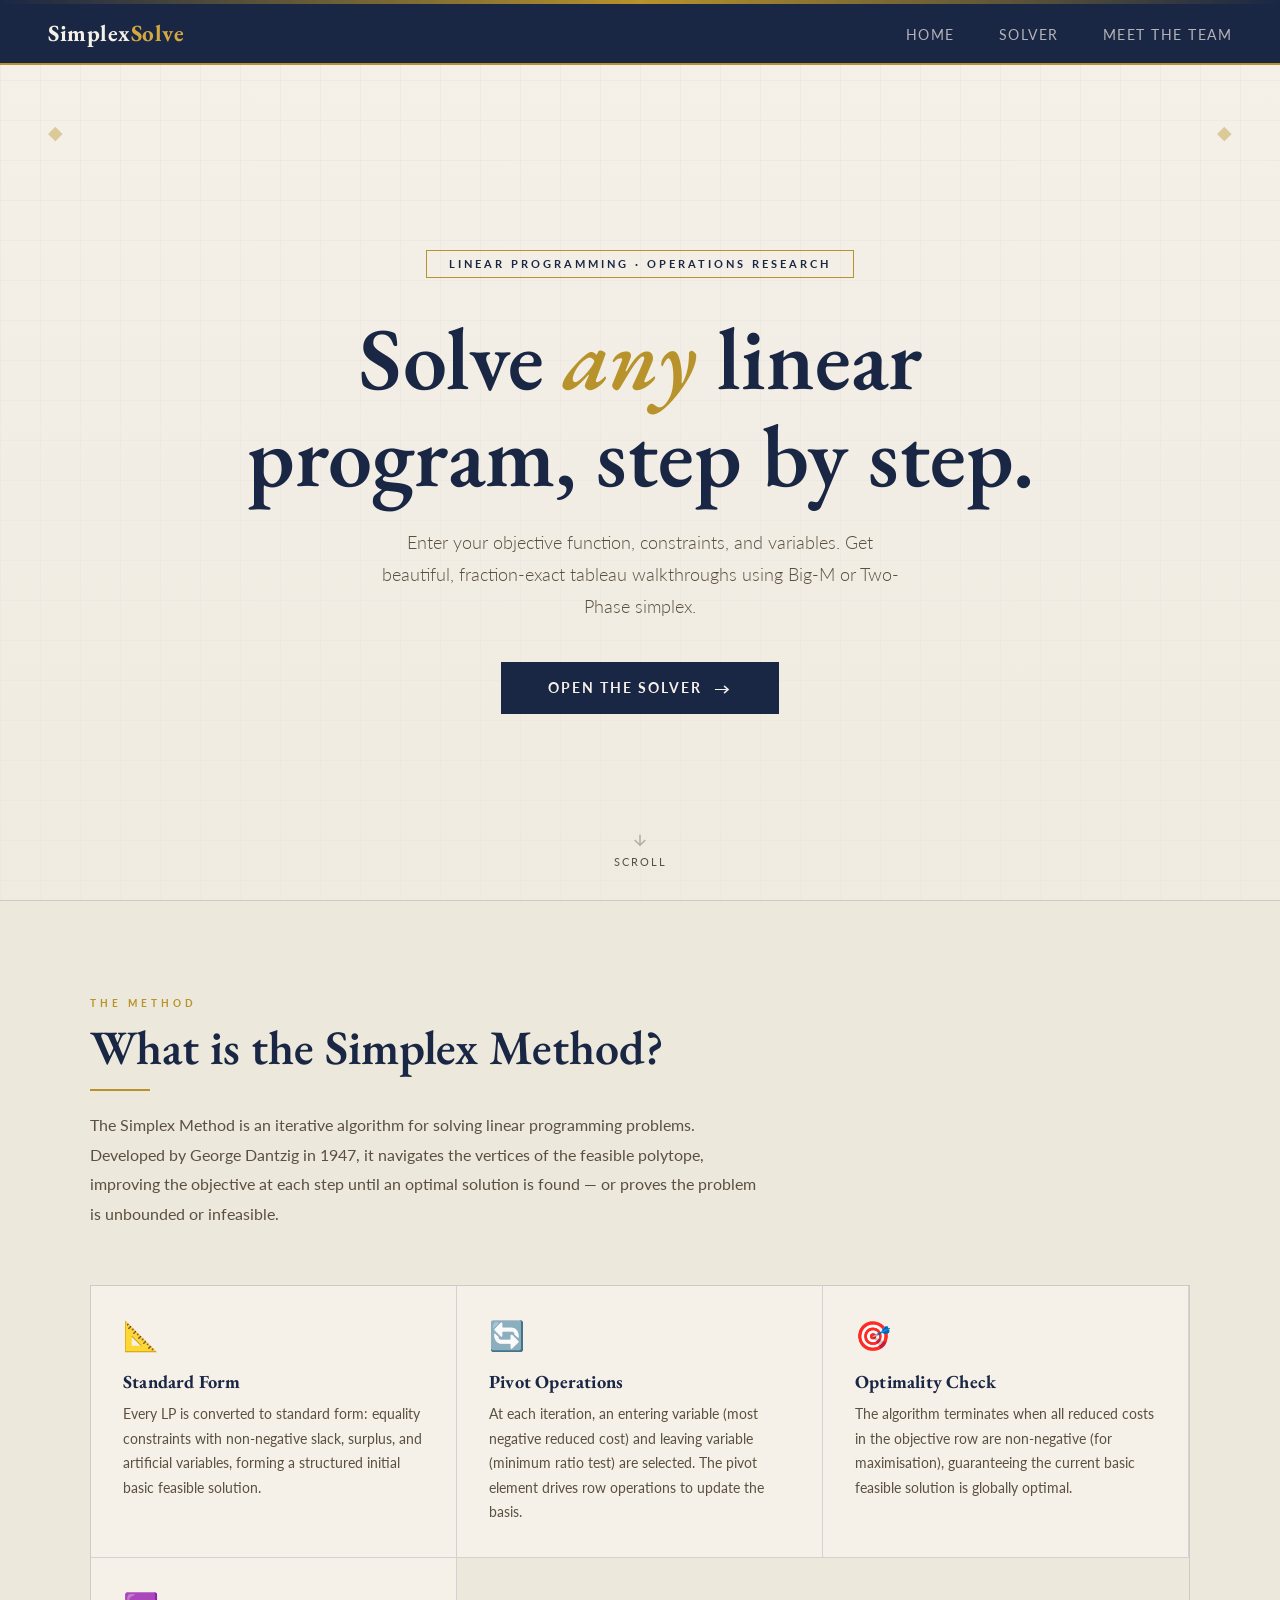
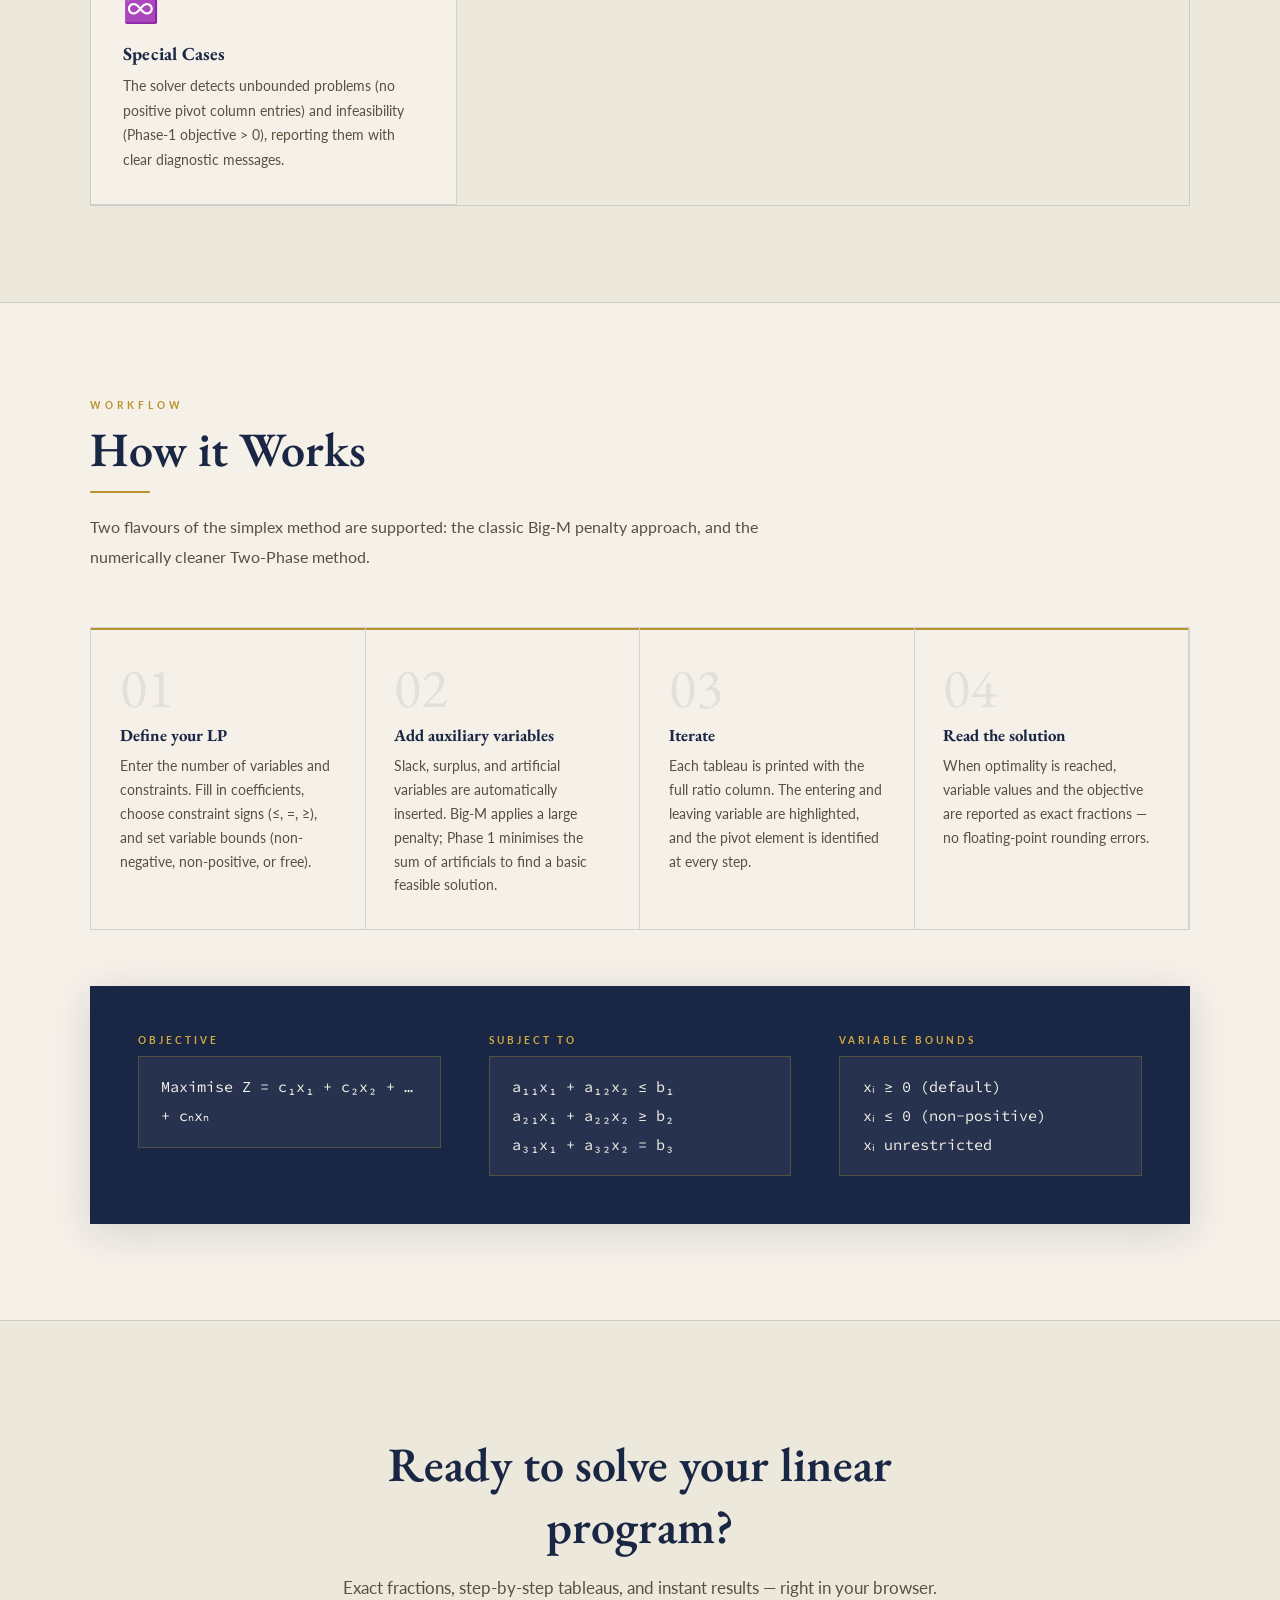
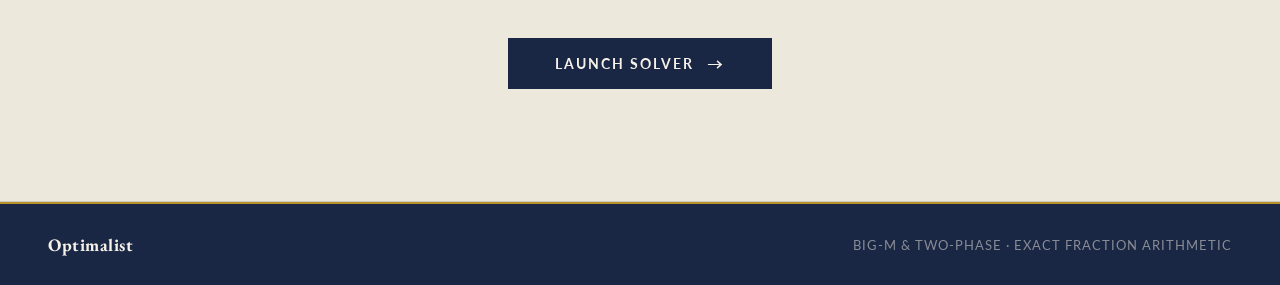
==== Index.html @ 470c79b4 "Add files via upload" ====
<!DOCTYPE html>
<html lang="en">
<head>
  <meta charset="UTF-8" />
  <meta name="viewport" content="width=device-width, initial-scale=1.0"/>
  <title>Optimalist — Linear Programming Solver</title>
  <link rel="preconnect" href="https://fonts.googleapis.com">
  <link href="https://fonts.googleapis.com/css2?family=EB+Garamond:ital,wght@0,400;0,500;0,600;0,700;1,400;1,600&family=Libre+Baskerville:ital,wght@0,400;0,700;1,400&family=Source+Code+Pro:wght@400;500&family=Lato:wght@300;400;700&display=swap" rel="stylesheet">
  <style>
    *, *::before, *::after { box-sizing: border-box; margin: 0; padding: 0; }

    :root {
      --cream: #f5f0e8;
      --parchment: #ede8dc;
      --dark-parchment: #ddd5c5;
      --navy: #1a2744;
      --navy-mid: #2c3e6b;
      --gold: #b8922a;
      --gold-light: #d4a840;
      --gold-pale: #f0e0b0;
      --text: #1c1c1c;
      --muted: #5a5040;
      --rule: rgba(26,39,68,0.15);
      --shadow: 0 2px 16px rgba(26,39,68,0.1);
      --shadow-lg: 0 8px 40px rgba(26,39,68,0.14);
    }

    html { scroll-behavior: smooth; }

    body {
      font-family: 'Lato', sans-serif;
      color: var(--text);
      min-height: 100vh;
      background-color: var(--cream);
      background-image:
        linear-gradient(rgba(26,39,68,0.03) 1px, transparent 1px),
        linear-gradient(90deg, rgba(26,39,68,0.03) 1px, transparent 1px);
      background-size: 40px 40px;
      position: relative;
      overflow-x: hidden;
    }

    /* No blobs — keep for HTML structure compatibility */
    .blob { display: none; }

    /* Decorative top rule */
    body::before {
      content: '';
      position: fixed;
      top: 0; left: 0; right: 0;
      height: 4px;
      background: linear-gradient(90deg, var(--navy), var(--gold), var(--navy));
      z-index: 999;
    }

    /* NAV */
    nav {
      position: fixed; top: 4px; left: 0; right: 0; z-index: 100;
      display: flex; align-items: center; justify-content: space-between;
      padding: 0.9rem 3rem;
      background: var(--navy);
      border-bottom: 2px solid var(--gold);
    }

    .nav-logo {
      font-family: 'EB Garamond', serif;
      font-size: 1.45rem;
      font-weight: 700;
      color: var(--cream);
      letter-spacing: 0.5px;
    }
    .nav-logo span { color: var(--gold-light); }

    .nav-links a {
      text-decoration: none;
      color: rgba(245,240,232,0.7);
      font-size: 0.85rem;
      font-weight: 400;
      letter-spacing: 1.5px;
      text-transform: uppercase;
      margin-left: 2.5rem;
      transition: color 0.2s;
    }
    .nav-links a:hover { color: var(--gold-light); }

    /* HERO */
    .hero {
      position: relative; z-index: 1;
      min-height: 100vh;
      display: flex; flex-direction: column;
      align-items: center; justify-content: center;
      text-align: center;
      padding: 8rem 2rem 4rem;
      background: linear-gradient(180deg, rgba(245,240,232,0) 0%, rgba(237,232,220,0.6) 100%);
    }

    /* Decorative corner elements */
    .hero::before, .hero::after {
      content: '◆';
      position: absolute;
      font-size: 1.2rem;
      color: var(--gold);
      opacity: 0.4;
    }
    .hero::before { top: 120px; left: 3rem; }
    .hero::after  { top: 120px; right: 3rem; }

    .hero-tag {
      display: inline-block;
      background: transparent;
      border: 1px solid var(--gold);
      color: var(--navy);
      font-size: 0.7rem;
      font-weight: 700;
      letter-spacing: 3px;
      text-transform: uppercase;
      padding: 0.4rem 1.4rem;
      margin-bottom: 2rem;
      font-family: 'Lato', sans-serif;
    }

    .hero h1 {
      font-family: 'EB Garamond', serif;
      font-size: clamp(3rem, 8vw, 5.5rem);
      font-weight: 600;
      line-height: 1.1;
      color: var(--navy);
      max-width: 800px;
      margin-bottom: 1.5rem;
    }

    .hero h1 em {
      font-style: italic;
      color: var(--gold);
      position: relative;
    }

    .hero p {
      font-size: 1.1rem;
      color: var(--muted);
      max-width: 520px;
      line-height: 1.8;
      margin-bottom: 2.5rem;
      font-weight: 300;
      font-family: 'Lato', sans-serif;
    }

    .btn-primary {
      display: inline-flex;
      align-items: center;
      gap: 0.8rem;
      background: var(--navy);
      color: var(--cream);
      text-decoration: none;
      font-size: 0.85rem;
      font-weight: 700;
      letter-spacing: 2px;
      text-transform: uppercase;
      padding: 0.9rem 2.8rem;
      border: 2px solid var(--navy);
      transition: background 0.2s ease, color 0.2s ease, border-color 0.2s;
      position: relative;
    }
    .btn-primary:hover {
      background: var(--gold);
      border-color: var(--gold);
      color: var(--navy);
    }

    .btn-arrow { font-size: 1rem; transition: transform 0.2s; }
    .btn-primary:hover .btn-arrow { transform: translateX(4px); }

    /* SCROLL INDICATOR */
    .scroll-hint {
      position: absolute; bottom: 2rem;
      display: flex; flex-direction: column; align-items: center;
      gap: 0.4rem;
      color: var(--muted); font-size: 0.7rem; letter-spacing: 2px;
      animation: bounce 2s ease-in-out infinite;
      text-transform: uppercase;
    }
    .scroll-hint svg { opacity: 0.4; }
    @keyframes bounce { 0%,100%{transform:translateY(0)} 50%{transform:translateY(6px)} }

    /* SECTION WRAPPER */
    section { position: relative; z-index: 1; }

    /* WHAT IS SIMPLEX */
    .section-edu {
      padding: 6rem 2rem;
      background: var(--parchment);
      border-top: 1px solid var(--rule);
      border-bottom: 1px solid var(--rule);
    }
    .section-inner {
      max-width: 1100px;
      margin: 0 auto;
    }
    .section-label {
      font-size: 0.65rem;
      letter-spacing: 4px;
      text-transform: uppercase;
      color: var(--gold);
      font-weight: 700;
      margin-bottom: 0.6rem;
      font-family: 'Lato', sans-serif;
    }
    .section-title {
      font-family: 'EB Garamond', serif;
      font-size: clamp(2rem, 5vw, 3rem);
      font-weight: 600;
      color: var(--navy);
      margin-bottom: 0.6rem;
      line-height: 1.2;
    }
    /* Decorative rule under section titles */
    .section-title::after {
      content: '';
      display: block;
      width: 60px;
      height: 2px;
      background: var(--gold);
      margin-top: 0.8rem;
      margin-bottom: 1.2rem;
    }
    .section-desc {
      color: var(--muted);
      font-size: 1rem;
      line-height: 1.85;
      max-width: 680px;
      margin-bottom: 3.5rem;
      font-weight: 400;
    }

    /* ACADEMIC CARDS */
    .cards-grid {
      display: grid;
      grid-template-columns: repeat(auto-fit, minmax(280px, 1fr));
      gap: 0;
      border: 1px solid var(--rule);
    }

    .glass-card {
      background: var(--cream);
      border: none;
      border-right: 1px solid var(--rule);
      border-bottom: 1px solid var(--rule);
      border-radius: 0;
      padding: 2rem;
      box-shadow: none;
      transition: background 0.25s ease;
      position: relative;
    }
    .glass-card:hover {
      background: var(--gold-pale);
      transform: none;
      box-shadow: none;
    }
    .glass-card::before {
      content: '';
      position: absolute;
      top: 0; left: 0;
      width: 3px; height: 100%;
      background: var(--gold);
      opacity: 0;
      transition: opacity 0.25s;
    }
    .glass-card:hover::before { opacity: 1; }

    .card-icon {
      font-size: 1.8rem;
      margin-bottom: 1rem;
      display: block;
    }
    .card-title {
      font-family: 'EB Garamond', serif;
      font-size: 1.15rem;
      font-weight: 700;
      color: var(--navy);
      margin-bottom: 0.6rem;
      letter-spacing: 0.2px;
    }
    .card-text {
      font-size: 0.9rem;
      color: var(--muted);
      line-height: 1.7;
    }

    /* HOW IT WORKS */
    .section-how {
      padding: 6rem 2rem;
      background: var(--cream);
    }
    .steps-list {
      display: grid;
      grid-template-columns: repeat(auto-fit, minmax(220px, 1fr));
      gap: 0;
      margin-top: 3rem;
      border: 1px solid var(--rule);
    }
    .step {
      background: transparent;
      border: none;
      border-right: 1px solid var(--rule);
      border-radius: 0;
      padding: 2rem 1.8rem;
      box-shadow: none;
      position: relative;
      overflow: hidden;
    }
    .step::before {
      content: '';
      position: absolute; top: 0; left: 0; right: 0; height: 2px;
      background: var(--gold);
    }
    .step-num {
      font-family: 'EB Garamond', serif;
      font-size: 3.5rem;
      font-weight: 400;
      color: rgba(26,39,68,0.08);
      line-height: 1;
      margin-bottom: 0.5rem;
    }
    .step-title {
      font-family: 'EB Garamond', serif;
      font-weight: 700;
      font-size: 1.05rem;
      color: var(--navy);
      margin-bottom: 0.5rem;
    }
    .step-text {
      font-size: 0.875rem;
      color: var(--muted);
      line-height: 1.7;
    }

    /* FORMULA DISPLAY */
    .formula-card {
      background: var(--navy);
      border: none;
      border-radius: 0;
      padding: 3rem;
      box-shadow: var(--shadow-lg);
      margin-top: 3.5rem;
      display: flex;
      align-items: flex-start;
      gap: 3rem;
      flex-wrap: wrap;
    }
    .formula-block { flex: 1; min-width: 200px; }
    .formula-label {
      font-size: 0.65rem;
      letter-spacing: 3px;
      text-transform: uppercase;
      color: var(--gold-light);
      margin-bottom: 0.6rem;
      font-weight: 700;
      font-family: 'Lato', sans-serif;
    }
    .formula-text {
      font-family: 'Source Code Pro', monospace;
      font-size: 0.95rem;
      color: var(--cream);
      background: rgba(255,255,255,0.05);
      border: 1px solid rgba(184,146,42,0.3);
      padding: 1rem 1.4rem;
      border-radius: 0;
      line-height: 1.9;
    }

    /* CTA BAND */
    .cta-band {
      padding: 7rem 2rem;
      text-align: center;
      background: var(--parchment);
      border-top: 1px solid var(--rule);
      border-bottom: 1px solid var(--rule);
    }
    .cta-inner {
      max-width: 660px;
      margin: 0 auto;
    }
    .cta-band h2 {
      font-family: 'EB Garamond', serif;
      font-size: clamp(2rem, 5vw, 3rem);
      font-weight: 600;
      color: var(--navy);
      margin-bottom: 1.2rem;
    }
    .cta-band p {
      color: var(--muted);
      font-size: 1.05rem;
      margin-bottom: 2.5rem;
      font-weight: 400;
    }

    /* FOOTER */
    footer {
      position: relative; z-index: 1;
      padding: 1.8rem 3rem;
      display: flex;
      align-items: center;
      justify-content: space-between;
      background: var(--navy);
      border-top: 2px solid var(--gold);
      font-size: 0.8rem;
      color: rgba(245,240,232,0.5);
      letter-spacing: 1px;
      text-transform: uppercase;
    }
    footer .footer-logo {
      font-family: 'EB Garamond', serif;
      font-weight: 700;
      font-size: 1.1rem;
      color: var(--cream);
      letter-spacing: 0.5px;
      text-transform: none;
    }

    /* ANIMATIONS */
    .fade-up {
      opacity: 0;
      transform: translateY(24px);
      transition: opacity 0.7s ease, transform 0.7s ease;
    }
    .fade-up.visible {
      opacity: 1;
      transform: translateY(0);
    }
  </style>
</head>
<body>

  <!-- Background blobs -->
  <div class="blob blob-1"></div>
  <div class="blob blob-2"></div>
  <div class="blob blob-3"></div>

  <!-- NAV -->
  <nav>
    <div class="nav-logo">Simplex<span>Solve</span></div>
    <div class="nav-links">
      <a href="index.html">Home</a>
      <a href="solver.html">Solver</a>
      <a href="solver.html#team">Meet the Team</a>
    </div>
  </nav>

  <!-- HERO -->
  <div class="hero">
    <div class="hero-tag">Linear Programming · Operations Research</div>
    <h1>Solve <em>any</em> linear<br>program, step by step.</h1>
    <p>Enter your objective function, constraints, and variables. Get beautiful, fraction-exact tableau walkthroughs using Big-M or Two-Phase simplex.</p>
    <a href="solver.html" class="btn-primary">
      Open the Solver <span class="btn-arrow">→</span>
    </a>
    <div class="scroll-hint">
      <svg width="18" height="18" viewBox="0 0 24 24" fill="none" stroke="currentColor" stroke-width="2"><path d="M12 5v14M5 12l7 7 7-7"/></svg>
      SCROLL
    </div>
  </div>

  <!-- WHAT IS SIMPLEX -->
  <section class="section-edu">
    <div class="section-inner">
      <div class="fade-up">
        <div class="section-label">The Method</div>
        <h2 class="section-title">What is the Simplex Method?</h2>
        <p class="section-desc">
          The Simplex Method is an iterative algorithm for solving linear programming problems. Developed by George Dantzig in 1947, it navigates the vertices of the feasible polytope, improving the objective at each step until an optimal solution is found — or proves the problem is unbounded or infeasible.
        </p>
      </div>
      <div class="cards-grid fade-up" style="transition-delay:0.15s">
        <div class="glass-card">
          <span class="card-icon">📐</span>
          <div class="card-title">Standard Form</div>
          <div class="card-text">Every LP is converted to standard form: equality constraints with non-negative slack, surplus, and artificial variables, forming a structured initial basic feasible solution.</div>
        </div>
        <div class="glass-card">
          <span class="card-icon">🔄</span>
          <div class="card-title">Pivot Operations</div>
          <div class="card-text">At each iteration, an entering variable (most negative reduced cost) and leaving variable (minimum ratio test) are selected. The pivot element drives row operations to update the basis.</div>
        </div>
        <div class="glass-card">
          <span class="card-icon">🎯</span>
          <div class="card-title">Optimality Check</div>
          <div class="card-text">The algorithm terminates when all reduced costs in the objective row are non-negative (for maximisation), guaranteeing the current basic feasible solution is globally optimal.</div>
        </div>
        <div class="glass-card">
          <span class="card-icon">♾️</span>
          <div class="card-title">Special Cases</div>
          <div class="card-text">The solver detects unbounded problems (no positive pivot column entries) and infeasibility (Phase-1 objective > 0), reporting them with clear diagnostic messages.</div>
        </div>
      </div>
    </div>
  </section>

  <!-- HOW IT WORKS -->
  <section class="section-how">
    <div class="section-inner">
      <div class="fade-up">
        <div class="section-label">Workflow</div>
        <h2 class="section-title">How it Works</h2>
        <p class="section-desc">Two flavours of the simplex method are supported: the classic Big-M penalty approach, and the numerically cleaner Two-Phase method.</p>
      </div>

      <div class="steps-list fade-up" style="transition-delay:0.1s">
        <div class="step">
          <div class="step-num">01</div>
          <div class="step-title">Define your LP</div>
          <div class="step-text">Enter the number of variables and constraints. Fill in coefficients, choose constraint signs (≤, =, ≥), and set variable bounds (non-negative, non-positive, or free).</div>
        </div>
        <div class="step">
          <div class="step-num">02</div>
          <div class="step-title">Add auxiliary variables</div>
          <div class="step-text">Slack, surplus, and artificial variables are automatically inserted. Big-M applies a large penalty; Phase 1 minimises the sum of artificials to find a basic feasible solution.</div>
        </div>
        <div class="step">
          <div class="step-num">03</div>
          <div class="step-title">Iterate</div>
          <div class="step-text">Each tableau is printed with the full ratio column. The entering and leaving variable are highlighted, and the pivot element is identified at every step.</div>
        </div>
        <div class="step">
          <div class="step-num">04</div>
          <div class="step-title">Read the solution</div>
          <div class="step-text">When optimality is reached, variable values and the objective are reported as exact fractions — no floating-point rounding errors.</div>
        </div>
      </div>

      <div class="formula-card fade-up" style="transition-delay:0.2s">
        <div class="formula-block">
          <div class="formula-label">Objective</div>
          <div class="formula-text">Maximise Z = c₁x₁ + c₂x₂ + … + cₙxₙ</div>
        </div>
        <div class="formula-block">
          <div class="formula-label">Subject to</div>
          <div class="formula-text">a₁₁x₁ + a₁₂x₂ ≤ b₁<br>a₂₁x₁ + a₂₂x₂ ≥ b₂<br>a₃₁x₁ + a₃₂x₂ = b₃</div>
        </div>
        <div class="formula-block">
          <div class="formula-label">Variable bounds</div>
          <div class="formula-text">xᵢ ≥ 0 (default)<br>xᵢ ≤ 0 (non-positive)<br>xᵢ unrestricted</div>
        </div>
      </div>
    </div>
  </section>

  <!-- CTA -->
  <section class="cta-band">
    <div class="cta-inner fade-up">
      <h2>Ready to solve your linear program?</h2>
      <p>Exact fractions, step-by-step tableaus, and instant results — right in your browser.</p>
      <a href="solver.html" class="btn-primary">
        Launch Solver <span class="btn-arrow">→</span>
      </a>
    </div>
  </section>

  <!-- FOOTER -->
  <footer>
    <div class="footer-logo">Optimalist</div>
    <div>Big-M &amp; Two-Phase · Exact Fraction Arithmetic</div>
  </footer>

  <script>
    // Intersection observer for fade-up
    const observer = new IntersectionObserver((entries) => {
      entries.forEach(e => { if (e.isIntersecting) { e.target.classList.add('visible'); } });
    }, { threshold: 0.12 });
    document.querySelectorAll('.fade-up').forEach(el => observer.observe(el));
  </script>
</body>
</html>
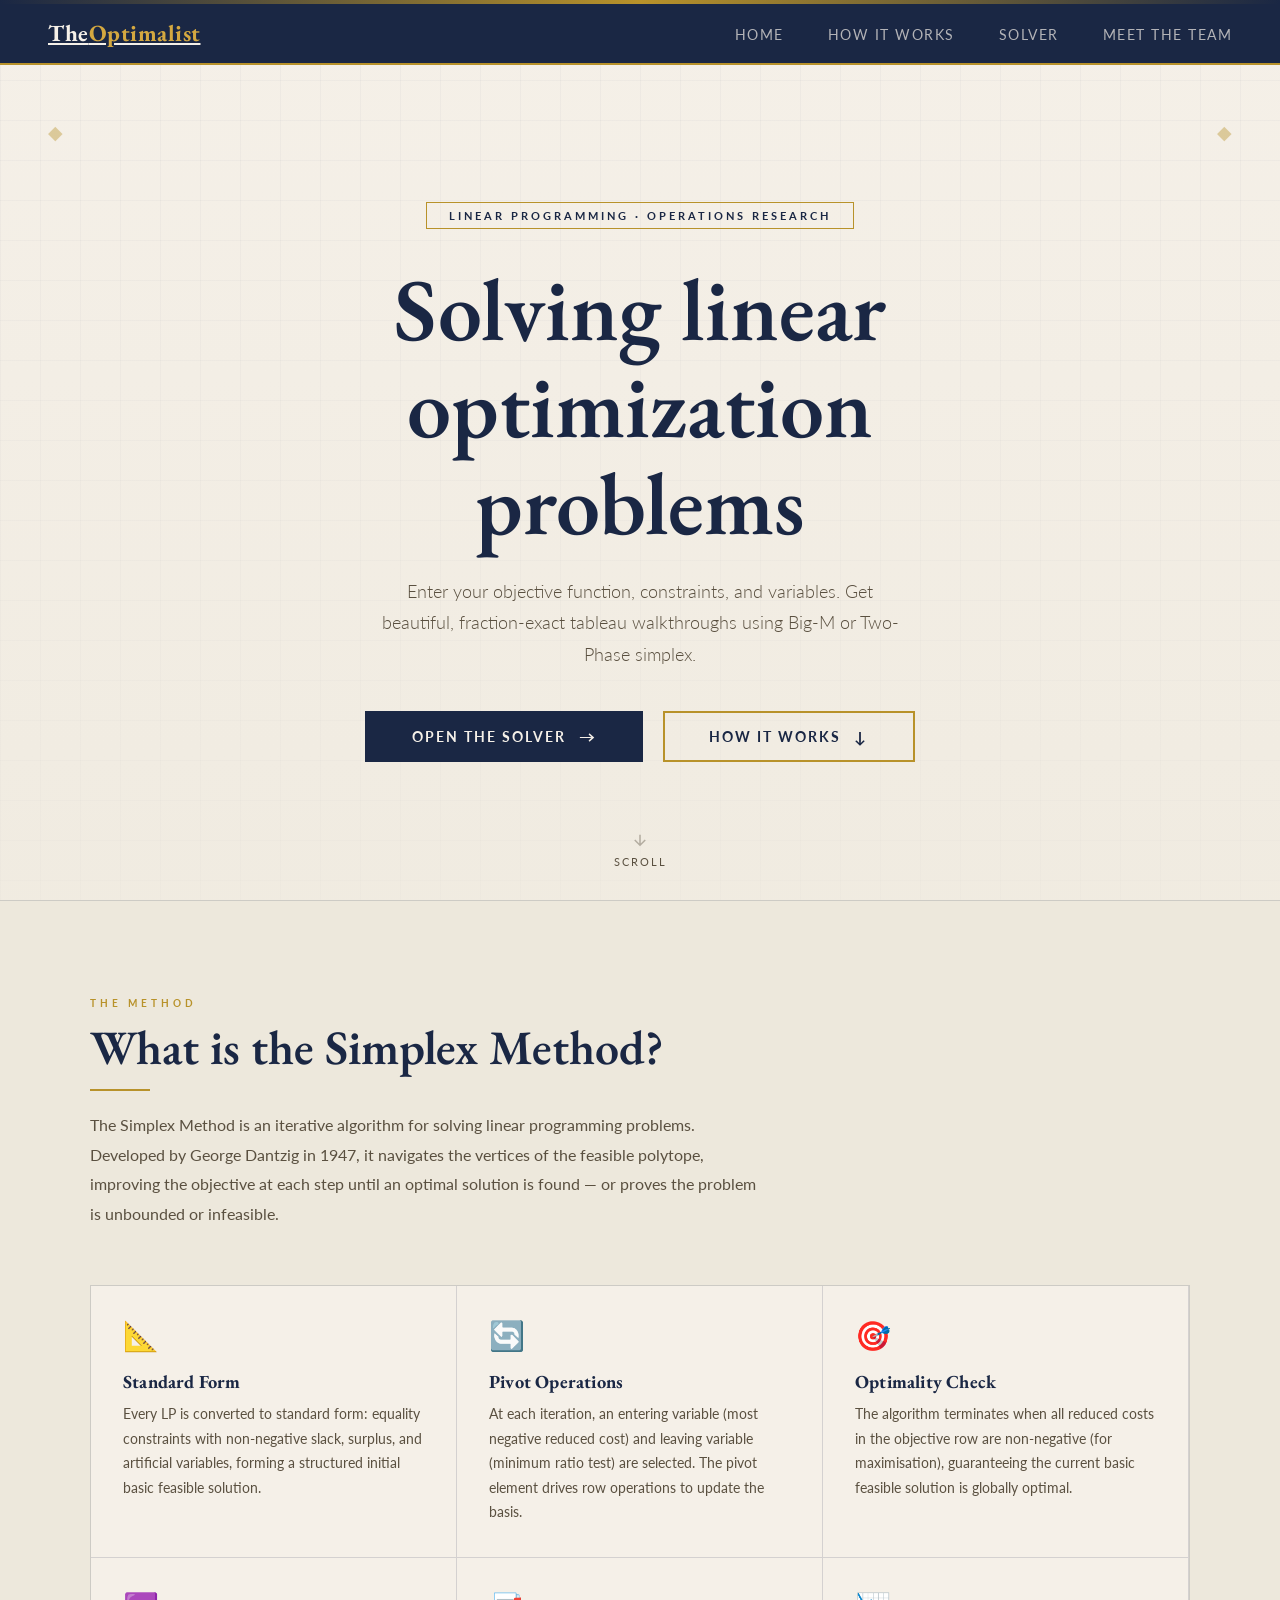
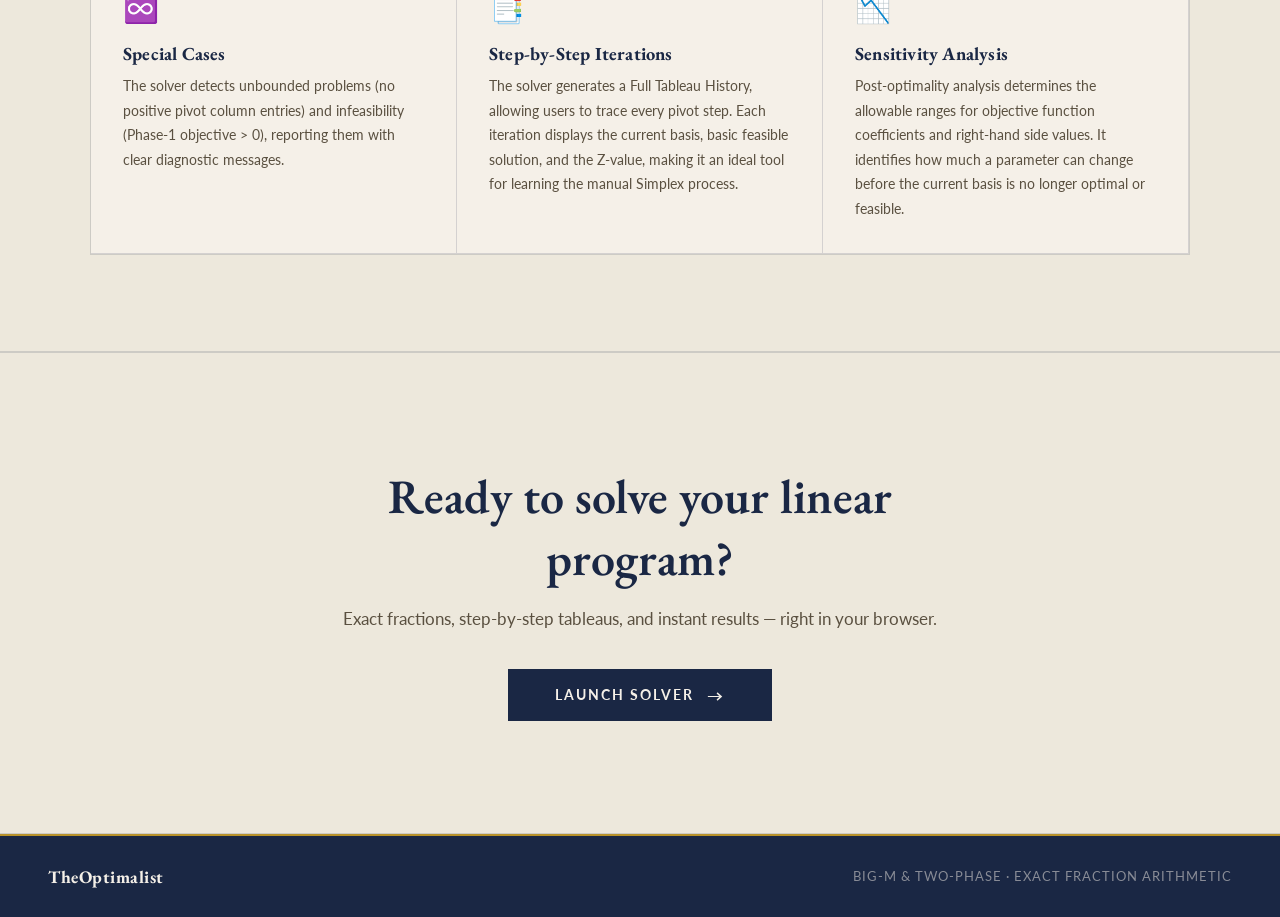
==== commit 3a3b28a2: "Add files via upload" ====
--- a/Index.html
+++ b/Index.html
@@ -170,6 +170,36 @@
     .btn-arrow { font-size: 1rem; transition: transform 0.2s; }
     .btn-primary:hover .btn-arrow { transform: translateX(4px); }
 
+    .hero-btns {
+      display: flex;
+      gap: 1.2rem;
+      align-items: center;
+      flex-wrap: wrap;
+      justify-content: center;
+    }
+
+    .btn-secondary {
+      display: inline-flex;
+      align-items: center;
+      gap: 0.8rem;
+      background: transparent;
+      color: var(--navy);
+      text-decoration: none;
+      font-size: 0.85rem;
+      font-weight: 700;
+      letter-spacing: 2px;
+      text-transform: uppercase;
+      padding: 0.9rem 2.8rem;
+      border: 2px solid var(--gold);
+      transition: background 0.2s ease, color 0.2s ease;
+    }
+    .btn-secondary:hover {
+      background: var(--gold);
+      color: var(--navy);
+    }
+    .btn-secondary .btn-arrow { font-size: 1rem; transition: transform 0.2s; }
+    .btn-secondary:hover .btn-arrow { transform: translateY(3px); }
+
     /* SCROLL INDICATOR */
     .scroll-hint {
       position: absolute; bottom: 2rem;
@@ -438,22 +468,28 @@
 
   <!-- NAV -->
   <nav>
-    <div class="nav-logo">Simplex<span>Solve</span></div>
+    <a href="index.html" class="nav-logo">The<span>Optimalist</span></a>
     <div class="nav-links">
       <a href="index.html">Home</a>
+      <a href="howitworks.html">How it Works</a>
       <a href="solver.html">Solver</a>
-      <a href="solver.html#team">Meet the Team</a>
+      <a href="team.html" class="active">Meet the Team</a>
     </div>
   </nav>
 
   <!-- HERO -->
   <div class="hero">
     <div class="hero-tag">Linear Programming · Operations Research</div>
-    <h1>Solve <em>any</em> linear<br>program, step by step.</h1>
+    <h1>Solving linear optimization problems</h1>
     <p>Enter your objective function, constraints, and variables. Get beautiful, fraction-exact tableau walkthroughs using Big-M or Two-Phase simplex.</p>
-    <a href="solver.html" class="btn-primary">
-      Open the Solver <span class="btn-arrow">→</span>
-    </a>
+    <div class="hero-btns">
+      <a href="solver.html" class="btn-primary">
+        Open the Solver <span class="btn-arrow">→</span>
+      </a>
+      <a href="howitworks.html" class="btn-secondary">
+        How it Works <span class="btn-arrow">↓</span>
+      </a>
+    </div>
     <div class="scroll-hint">
       <svg width="18" height="18" viewBox="0 0 24 24" fill="none" stroke="currentColor" stroke-width="2"><path d="M12 5v14M5 12l7 7 7-7"/></svg>
       SCROLL
@@ -491,54 +527,15 @@
           <div class="card-title">Special Cases</div>
           <div class="card-text">The solver detects unbounded problems (no positive pivot column entries) and infeasibility (Phase-1 objective > 0), reporting them with clear diagnostic messages.</div>
         </div>
-      </div>
-    </div>
-  </section>
-
-  <!-- HOW IT WORKS -->
-  <section class="section-how">
-    <div class="section-inner">
-      <div class="fade-up">
-        <div class="section-label">Workflow</div>
-        <h2 class="section-title">How it Works</h2>
-        <p class="section-desc">Two flavours of the simplex method are supported: the classic Big-M penalty approach, and the numerically cleaner Two-Phase method.</p>
-      </div>
-
-      <div class="steps-list fade-up" style="transition-delay:0.1s">
-        <div class="step">
-          <div class="step-num">01</div>
-          <div class="step-title">Define your LP</div>
-          <div class="step-text">Enter the number of variables and constraints. Fill in coefficients, choose constraint signs (≤, =, ≥), and set variable bounds (non-negative, non-positive, or free).</div>
+        <div class="glass-card">
+          <span class="card-icon">📑</span>
+          <div class="card-title">Step-by-Step Iterations</div>
+          <div class="card-text">The solver generates a Full Tableau History, allowing users to trace every pivot step. Each iteration displays the current basis, basic feasible solution, and the Z-value, making it an ideal tool for learning the manual Simplex process.</div>
         </div>
-        <div class="step">
-          <div class="step-num">02</div>
-          <div class="step-title">Add auxiliary variables</div>
-          <div class="step-text">Slack, surplus, and artificial variables are automatically inserted. Big-M applies a large penalty; Phase 1 minimises the sum of artificials to find a basic feasible solution.</div>
-        </div>
-        <div class="step">
-          <div class="step-num">03</div>
-          <div class="step-title">Iterate</div>
-          <div class="step-text">Each tableau is printed with the full ratio column. The entering and leaving variable are highlighted, and the pivot element is identified at every step.</div>
-        </div>
-        <div class="step">
-          <div class="step-num">04</div>
-          <div class="step-title">Read the solution</div>
-          <div class="step-text">When optimality is reached, variable values and the objective are reported as exact fractions — no floating-point rounding errors.</div>
-        </div>
-      </div>
-
-      <div class="formula-card fade-up" style="transition-delay:0.2s">
-        <div class="formula-block">
-          <div class="formula-label">Objective</div>
-          <div class="formula-text">Maximise Z = c₁x₁ + c₂x₂ + … + cₙxₙ</div>
-        </div>
-        <div class="formula-block">
-          <div class="formula-label">Subject to</div>
-          <div class="formula-text">a₁₁x₁ + a₁₂x₂ ≤ b₁<br>a₂₁x₁ + a₂₂x₂ ≥ b₂<br>a₃₁x₁ + a₃₂x₂ = b₃</div>
-        </div>
-        <div class="formula-block">
-          <div class="formula-label">Variable bounds</div>
-          <div class="formula-text">xᵢ ≥ 0 (default)<br>xᵢ ≤ 0 (non-positive)<br>xᵢ unrestricted</div>
+        <div class="glass-card">
+          <span class="card-icon">📉</span>
+          <div class="card-title">Sensitivity Analysis</div>
+          <div class="card-text">Post-optimality analysis determines the allowable ranges for objective function coefficients and right-hand side values. It identifies how much a parameter can change before the current basis is no longer optimal or feasible.</div>
         </div>
       </div>
     </div>
@@ -557,7 +554,7 @@
 
   <!-- FOOTER -->
   <footer>
-    <div class="footer-logo">Optimalist</div>
+    <div class="footer-logo">TheOptimalist</div>
     <div>Big-M &amp; Two-Phase · Exact Fraction Arithmetic</div>
   </footer>
 
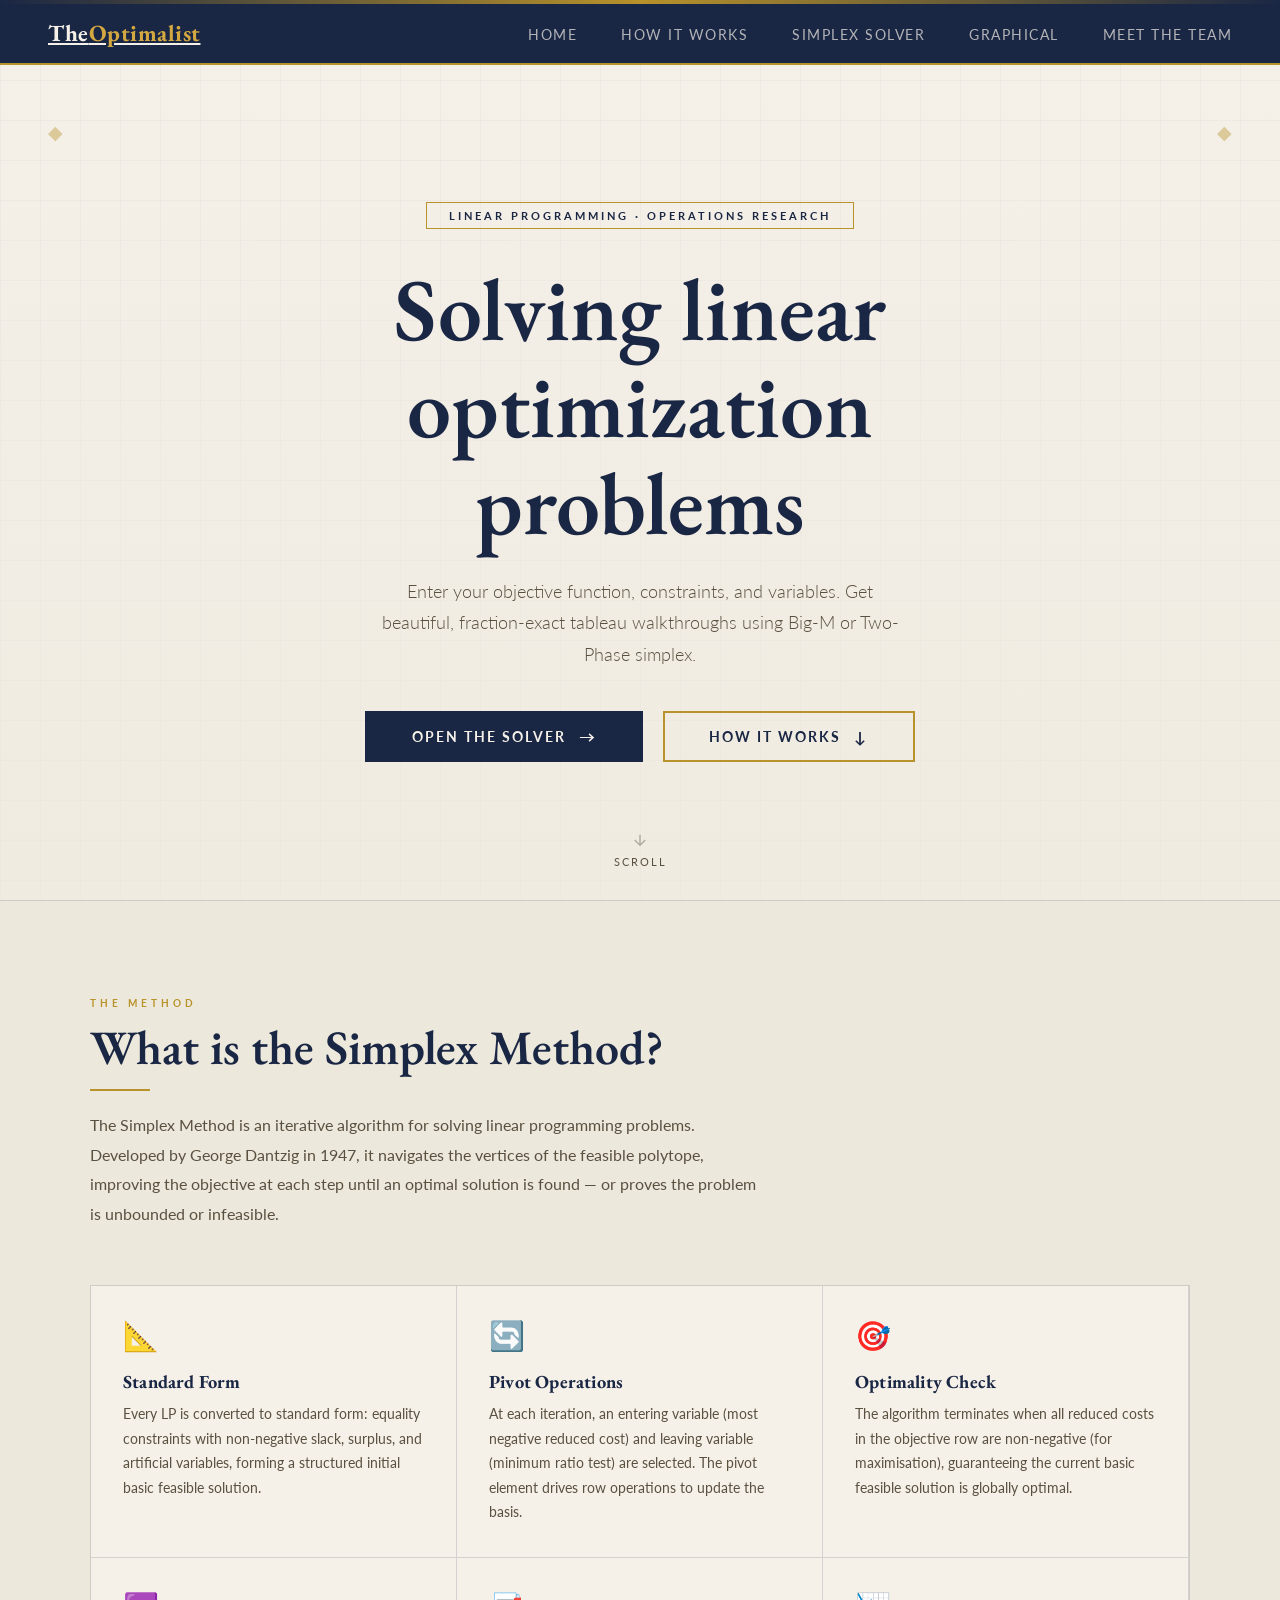
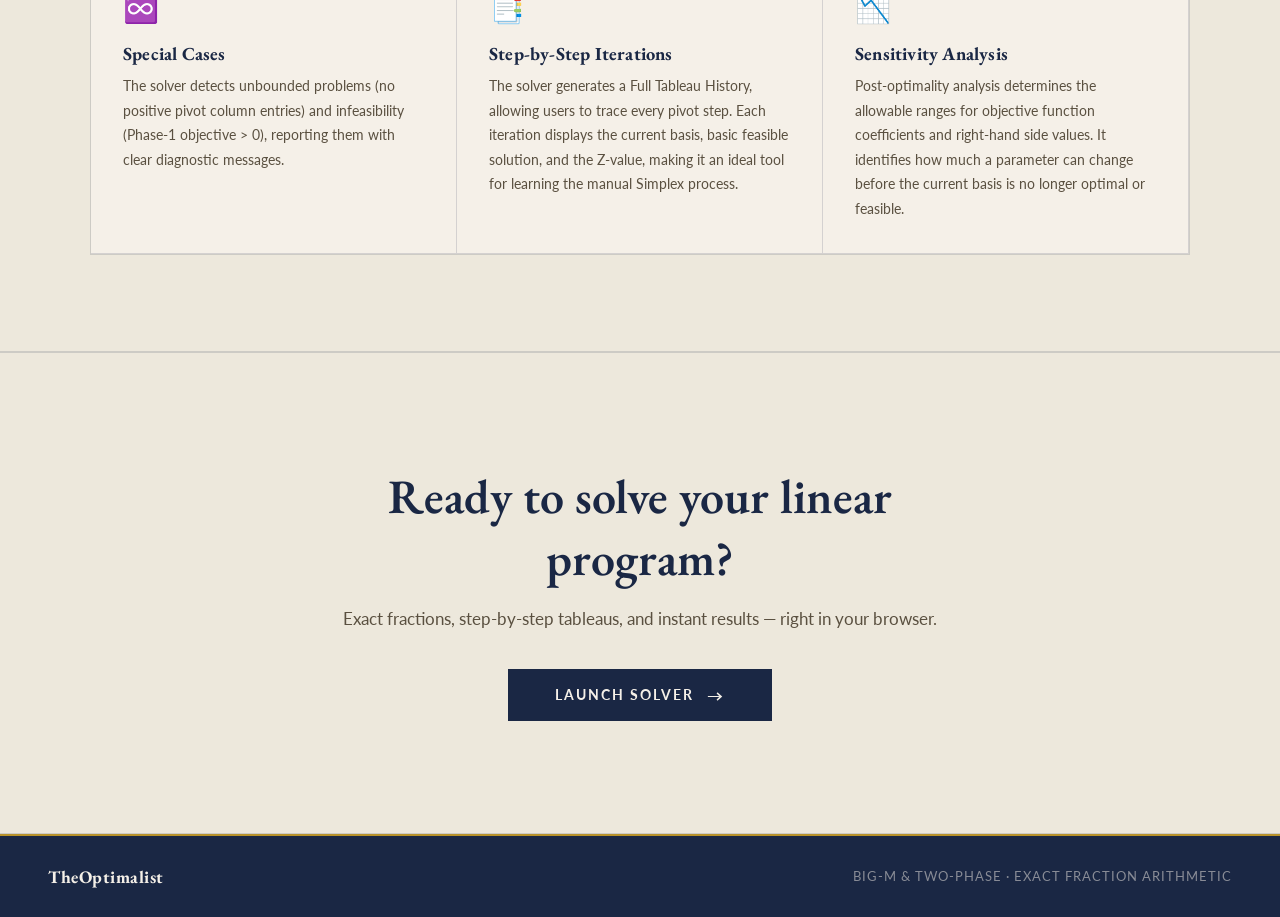
==== commit bcce8874: "Update Index.html" ====
--- a/Index.html
+++ b/Index.html
@@ -472,8 +472,9 @@
     <div class="nav-links">
       <a href="index.html">Home</a>
       <a href="howitworks.html">How it Works</a>
-      <a href="solver.html">Solver</a>
-      <a href="team.html" class="active">Meet the Team</a>
+      <a href="solver.html">Simplex Solver</a>
+      <a href="graphical.html" class="active">Graphical</a>
+      <a href="team.html">Meet the Team</a>
     </div>
   </nav>
 
@@ -566,4 +567,4 @@
     document.querySelectorAll('.fade-up').forEach(el => observer.observe(el));
   </script>
 </body>
-</html>+</html>
